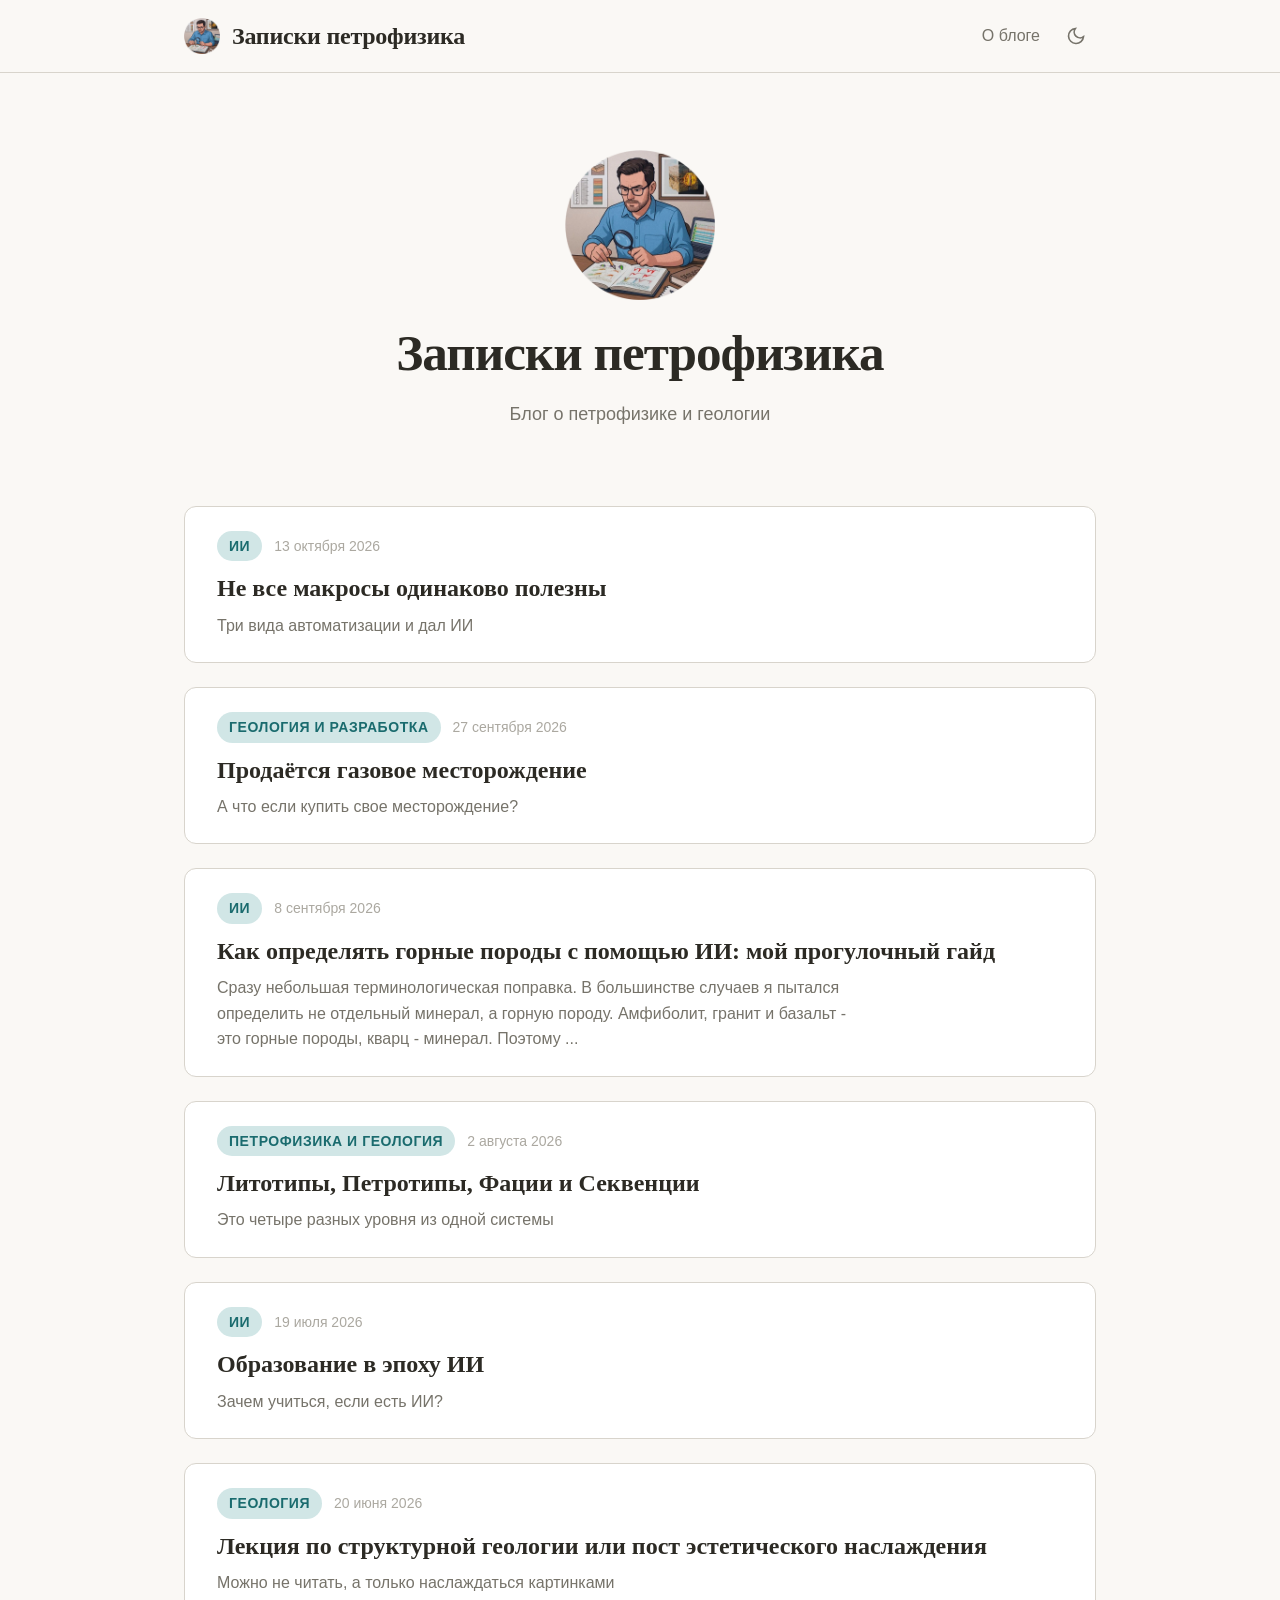
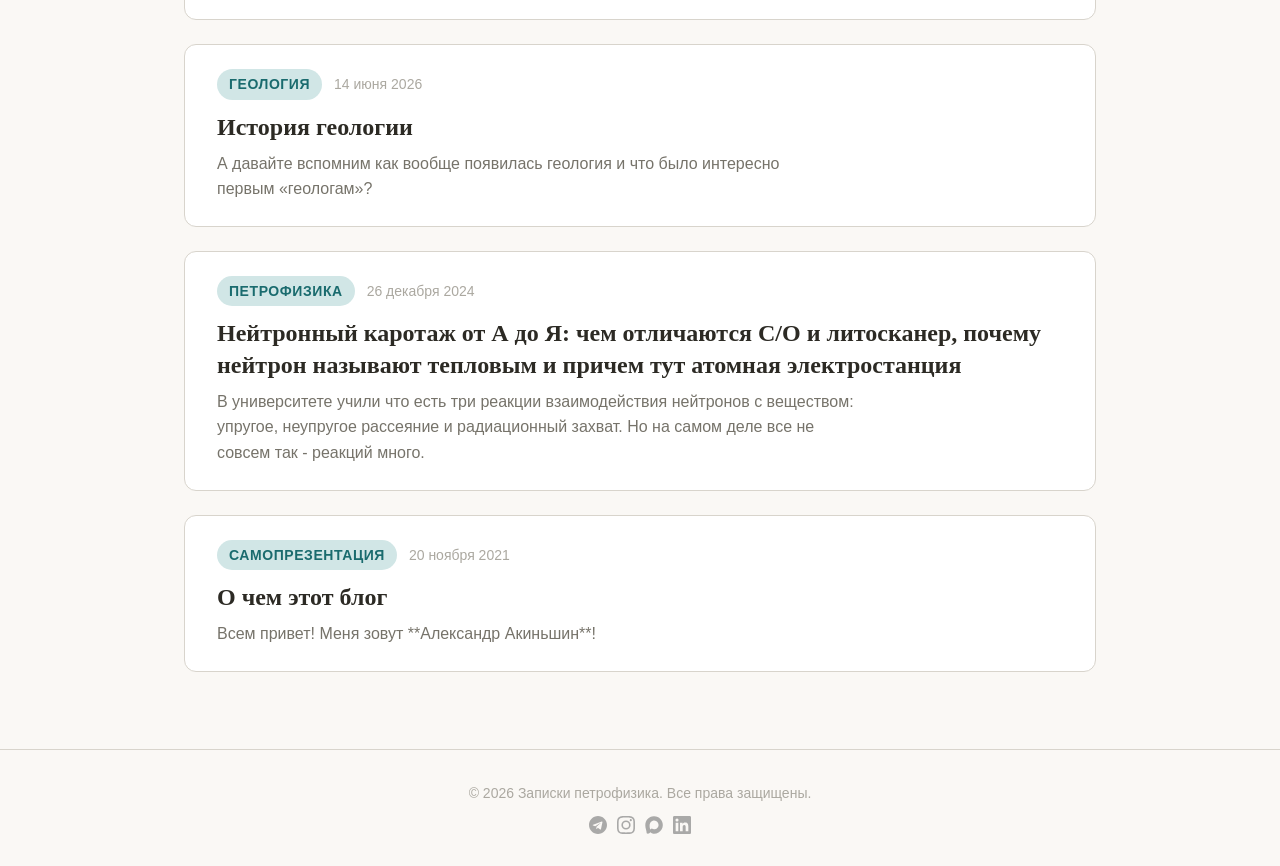
==== ai.html @ 0a1e29b9 "Create ai.html" ====
<!DOCTYPE html>
<html lang="ru">
<head>

<meta charset="UTF-8">
<meta name="viewport" content="width=device-width, initial-scale=1.0">
<title>Записки петрофизика — Блог о петрофизике и геологии</title>
<meta name="description" content="Блог о петрофизике и геологии">
<meta property="og:title" content="Записки петрофизика">
<meta property="og:description" content="Блог о петрофизике и геологии">

<!-- Fonts -->
<link href="https://api.fontshare.com/v2/css?f[]=zodiak@400,500,600,700&f[]=satoshi@300,400,500,600,700&display=swap" rel="stylesheet">
<link rel="preconnect" href="https://fonts.googleapis.com">
<link rel="preconnect" href="https://fonts.gstatic.com" crossorigin>
<link href="https://fonts.googleapis.com/css2?family=JetBrains+Mono:wght@400;500&display=swap" rel="stylesheet">

<link rel="stylesheet" href="./base.css">
<link rel="stylesheet" href="./style.css">
     
<!-- Yandex.Metrika counter -->
<script type="text/javascript">
    (function(m,e,t,r,i,k,a){
        m[i]=m[i]||function(){(m[i].a=m[i].a||[]).push(arguments)};
        m[i].l=1*new Date();
        for (var j = 0; j < document.scripts.length; j++) {if (document.scripts[j].src === r) { return; }}
        k=e.createElement(t),a=e.getElementsByTagName(t)[0],k.async=1,k.src=r,a.parentNode.insertBefore(k,a)
    })(window, document,'script','https://mc.yandex.ru/metrika/tag.js?id=108260785', 'ym');

    ym(108260785, 'init', {ssr:true, webvisor:true, clickmap:true, ecommerce:"dataLayer", referrer: document.referrer, url: location.href, accurateTrackBounce:true, trackLinks:true});
</script>
<noscript><div><img src="https://mc.yandex.ru/watch/108260785" style="position:absolute; left:-9999px;" alt="" /></div></noscript>
<!-- /Yandex.Metrika counter -->

</head>
<body>
<div class="site-wrapper">

  <!-- HEADER -->
  <header class="site-header">
    <div class="header-inner">
      <a href="./index.html" class="site-logo">
        <!-- Geological strata SVG logo -->
          <img src="./content/images/avatar-round.png"
           width="36"
           height="36"
           alt="Записки петрофизика логотип"
         />
        <span class="site-logo-text">Записки петрофизика</span>
      </a>
      <nav class="header-nav">
        <a href="./article.html?slug=about">О блоге</a>
        <button class="theme-toggle" data-theme-toggle aria-label="Переключить тему">
          <svg width="20" height="20" viewBox="0 0 24 24" fill="none" stroke="currentColor" stroke-width="2"><path d="M21 12.79A9 9 0 1 1 11.21 3 7 7 0 0 0 21 12.79z"/></svg>
        </button>
      </nav>
    </div>
  </header>

  <main>
    <!-- HERO -->
    <section class="hero">
      <div class="container">
        <div class="hero-logo">
          <img src="./content/images/avatar-round.png"
           width="150"
           height="150"
           alt="Записки петрофизика логотип"
         />
        </div>
        <h1>Записки петрофизика</h1>
        <p class="hero-description">Блог о петрофизике и геологии</p>
      </div>
    </section>

    <!-- ARTICLES — dynamically loaded from CMS -->
    <section class="articles-section">
      <div class="container container--wide">
        <div class="articles-grid" id="articlesGrid">
          <!-- Loading state -->
          <div class="loading-state" id="loadingState">
            <p style="color:var(--color-text-muted);text-align:center;padding:var(--space-8) 0;">Загрузка статей...</p>
          </div>
        </div>
      </div>
    </section>
  </main>

  <!-- FOOTER -->
  <footer class="site-footer">
    <div class="footer-inner">
      <p>&copy; 2026 Записки петрофизика. Все права защищены.</p>
          <div style="display:flex; gap:10px; align-items:center;">
            <a href="https://t.me/petro_notes/" target="_blank" rel="noopener noreferrer" title="Telegram" style="color:#888; display:flex; opacity:0.7; transition:opacity 0.2s;" onmouseover="this.style.opacity='1'" onmouseout="this.style.opacity='0.7'">
              <svg width="18" height="18" viewBox="0 0 24 24" fill="currentColor">
                <path d="M12 0C5.373 0 0 5.373 0 12s5.373 12 12 12 12-5.373 12-12S18.627 0 12 0zm5.894 8.221-1.97 9.28c-.145.658-.537.818-1.084.508l-3-2.21-1.447 1.394c-.16.16-.295.295-.605.295l.213-3.053 5.56-5.023c.242-.213-.054-.333-.373-.12L8.32 13.617l-2.96-.924c-.643-.204-.657-.643.136-.953l11.57-4.461c.537-.194 1.006.131.828.942z"/>
              </svg>
            </a>
            <a href="https://www.instagram.com/petro_notes?igsh=MWZzaDN2NDY3bWJueg==" target="_blank" rel="noopener noreferrer" title="Instagram" style="color:#888; display:flex; opacity:0.7; transition:opacity 0.2s;" onmouseover="this.style.opacity='1'" onmouseout="this.style.opacity='0.7'">
              <svg width="18" height="18" viewBox="0 0 24 24" fill="currentColor">
                <path d="M12 2.163c3.204 0 3.584.012 4.85.07 3.252.148 4.771 1.691 4.919 4.919.058 1.265.069 1.645.069 4.849 0 3.205-.012 3.584-.069 4.849-.149 3.225-1.664 4.771-4.919 4.919-1.266.058-1.644.07-4.85.07-3.204 0-3.584-.012-4.849-.07-3.26-.149-4.771-1.699-4.919-4.92-.058-1.265-.07-1.644-.07-4.849 0-3.204.013-3.583.07-4.849.149-3.227 1.664-4.771 4.919-4.919 1.266-.057 1.645-.069 4.849-.069zM12 0C8.741 0 8.333.014 7.053.072 2.695.272.273 2.69.073 7.052.014 8.333 0 8.741 0 12c0 3.259.014 3.668.072 4.948.2 4.358 2.618 6.78 6.98 6.98C8.333 23.986 8.741 24 12 24c3.259 0 3.668-.014 4.948-.072 4.354-.2 6.782-2.618 6.979-6.98.059-1.28.073-1.689.073-4.948 0-3.259-.014-3.667-.072-4.947-.196-4.354-2.617-6.78-6.979-6.98C15.668.014 15.259 0 12 0zm0 5.838a6.162 6.162 0 1 0 0 12.324 6.162 6.162 0 0 0 0-12.324zM12 16a4 4 0 1 1 0-8 4 4 0 0 1 0 8zm6.406-11.845a1.44 1.44 0 1 0 0 2.881 1.44 1.44 0 0 0 0-2.881z"/>
              </svg>
            </a>
            <a href="https://max.ru/join/KPdUy5JVFTpdkRpOAghJ0sg_9vP7pAJN-DK0LjhiB6M" target="_blank" rel="noopener noreferrer" title="Max" style="display:flex; opacity:0.7; transition:opacity 0.2s;" onmouseover="this.style.opacity='1'" onmouseout="this.style.opacity='0.7'">
              <svg width="18" height="18" viewBox="0 0 720 720" fill="#888">
                <path d="M350.4,9.6C141.8,20.5,4.1,184.1,12.8,390.4c3.8,90.3,40.1,168,48.7,253.7,2.2,22.2-4.2,49.6,21.4,59.3,31.5,11.9,79.8-8.1,106.2-26.4,9-6.1,17.6-13.2,24.2-22,27.3,18.1,53.2,35.6,85.7,43.4,143.1,34.3,299.9-44.2,369.6-170.3C799.6,291.2,622.5-4.6,350.4,9.6h0ZM269.4,504c-11.3,8.8-22.2,20.8-34.7,27.7-18.1,9.7-23.7-.4-30.5-16.4-21.4-50.9-24-137.6-11.5-190.9,16.8-72.5,72.9-136.3,150-143.1,78-6.9,150.4,32.7,183.1,104.2,72.4,159.1-112.9,316.2-256.4,218.6h0Z"/>
              </svg>
            </a>
            <a href="https://www.linkedin.com/in/avakinshin" target="_blank" rel="noopener noreferrer" title="LinkedIn" style="color:#888; display:flex; opacity:0.7; transition:opacity 0.2s;" onmouseover="this.style.opacity='1'" onmouseout="this.style.opacity='0.7'">
              <svg width="18" height="18" viewBox="0 0 24 24" fill="currentColor">
                <path d="M20.447 20.452h-3.554v-5.569c0-1.328-.027-3.037-1.852-3.037-1.853 0-2.136 1.445-2.136 2.939v5.667H9.351V9h3.414v1.561h.046c.477-.9 1.637-1.85 3.37-1.85 3.601 0 4.267 2.37 4.267 5.455v6.286zM5.337 7.433a2.062 2.062 0 0 1-2.063-2.065 2.064 2.064 0 1 1 2.063 2.065zm1.782 13.019H3.555V9h3.564v11.452zM22.225 0H1.771C.792 0 0 .774 0 1.729v20.542C0 23.227.792 24 1.771 24h20.451C23.2 24 24 23.227 24 22.271V1.729C24 .774 23.2 0 22.222 0h.003z"/>
              </svg>
            </a>
          </div>
    </div>
  </footer>

</div>

<script src="./cms.js"></script>
<script src="./app.js"></script>
<script>
  // Load articles from CMS manifest
  CMS.loadManifest(function (err, posts) {
    var grid = document.getElementById('articlesGrid');
    if (err) {
      grid.innerHTML = '<p style="color:var(--color-text-muted);text-align:center;padding:var(--space-8) 0;">Не удалось загрузить статьи.</p>';
      return;
    }
    CMS.renderArticleCards(posts, grid);
  });
</script>
<script data-pplx-inline-edit>
(function(){
  if(window===window.top)return;
  function inlineAll(orig,clone){
    if(orig.nodeType!==1)return;
    try{
      var cs=getComputedStyle(orig);
      var t='';
      for(var i=0;i<cs.length;i++){t+=cs[i]+':'+cs.getPropertyValue(cs[i])+';';}
      clone.style.cssText=t;
    }catch(e){}
    var oc=orig.children,cc=clone.children;
    for(var j=0;j<oc.length&&j<cc.length;j++){inlineAll(oc[j],cc[j]);}
  }
  function stripExternal(clone){
    var imgs=clone.querySelectorAll('img');
    for(var i=0;i<imgs.length;i++){
      var s=imgs[i].getAttribute('src');
      if(s&&!s.startsWith('data:'))imgs[i].removeAttribute('src');
    }
    var all=clone.querySelectorAll('*');
    for(var i=0;i<all.length;i++){
      var st=all[i].style.cssText;
      if(st&&st.indexOf('url(')>=0){
        all[i].style.cssText=st.replace(/url\(["']?(?!data:)[^)"']*["']?\)/gi,'none');
      }
    }
  }
  var scrollRaf=0;
  function emitScroll(){
    scrollRaf=0;
    var x=window.scrollX||window.pageXOffset||0;
    var y=window.scrollY||window.pageYOffset||0;
    window.parent.postMessage({type:'INLINE_EDIT_SCROLL',scrollX:x,scrollY:y},'*');
  }
  window.addEventListener('scroll',function(){
    if(scrollRaf)return;
    scrollRaf=requestAnimationFrame(emitScroll);
  },{passive:true,capture:true});
  emitScroll();
  window.addEventListener('message',function(e){
    if(!e.data||e.data.type!=='INLINE_EDIT_CAPTURE_REQUEST')return;
    var scrollX=window.scrollX||window.pageXOffset||0;
    var scrollY=window.scrollY||window.pageYOffset||0;
    var w=window.innerWidth,h=window.innerHeight;
    try{
      var clone=document.documentElement.cloneNode(true);
      var rm=clone.querySelectorAll('script,link[rel="stylesheet"],style');
      for(var i=0;i<rm.length;i++){rm[i].remove();}
      inlineAll(document.documentElement,clone);
      stripExternal(clone);
      var html=new XMLSerializer().serializeToString(clone);
      var svg='<svg xmlns="http://www.w3.org/2000/svg" width="'+w+'" height="'+h+'">'
        +'<foreignObject width="100%" height="100%">'
        +'<div xmlns="http://www.w3.org/1999/xhtml" style="width:'+w+'px;height:'+h+'px;overflow:hidden">'
        +'<div style="transform:translate(-'+scrollX+'px,-'+scrollY+'px);transform-origin:top left">'
        +html+'</div></div></foreignObject></svg>';
      var svgUrl='data:image/svg+xml;charset=utf-8,'+encodeURIComponent(svg);
      var img=new Image();
      img.onload=function(){
        var c=document.createElement('canvas');c.width=w;c.height=h;
        c.getContext('2d').drawImage(img,0,0);
        window.parent.postMessage({type:'INLINE_EDIT_SCREENSHOT_RESULT',dataUrl:c.toDataURL('image/png'),scrollX:scrollX,scrollY:scrollY},'*');
      };
      img.onerror=function(){
        window.parent.postMessage({type:'INLINE_EDIT_SCREENSHOT_RESULT',dataUrl:null,scrollX:scrollX,scrollY:scrollY},'*');
      };
      img.src=svgUrl;
    }catch(err){
      window.parent.postMessage({type:'INLINE_EDIT_SCREENSHOT_RESULT',dataUrl:null,scrollX:scrollX,scrollY:scrollY},'*');
    }
  });
})();
</script></body>
</html>
---- base.css ----
/* base.css — Reset + Design Tokens for Записки петрофизика */

*, *::before, *::after { box-sizing: border-box; margin: 0; padding: 0; }

html {
  -moz-text-size-adjust: none;
  -webkit-text-size-adjust: none;
  text-size-adjust: none;
  -webkit-font-smoothing: antialiased;
  -moz-osx-font-smoothing: grayscale;
  text-rendering: optimizeLegibility;
  scroll-behavior: smooth;
  hanging-punctuation: first last;
  scroll-padding-top: var(--space-16);
}

body {
  min-height: 100dvh;
  line-height: 1.6;
  font-family: var(--font-body, sans-serif);
  font-size: var(--text-base);
  color: var(--color-text);
  background-color: var(--color-bg);
}

img, picture, video, canvas, svg { display: block; max-width: 100%; height: auto; }
ul[role="list"], ol[role="list"] { list-style: none; }
input, button, textarea, select { font: inherit; color: inherit; }

h1, h2, h3, h4, h5, h6 { text-wrap: balance; line-height: 1.15; }
p, li, figcaption { text-wrap: pretty; max-width: 72ch; }

::selection {
  background: oklch(from var(--color-primary) l c h / 0.25);
  color: var(--color-text);
}

:focus-visible {
  outline: 2px solid var(--color-primary);
  outline-offset: 3px;
  border-radius: var(--radius-sm);
}

@media (prefers-reduced-motion: reduce) {
  *, *::before, *::after {
    animation-duration: 0.01ms !important;
    animation-iteration-count: 1 !important;
    transition-duration: 0.01ms !important;
    scroll-behavior: auto !important;
  }
}

button { cursor: pointer; background: none; border: none; }
table { border-collapse: collapse; width: 100%; }

a, button, [role="button"], [role="link"], input, textarea, select {
  transition: color var(--transition-interactive),
              background var(--transition-interactive),
              border-color var(--transition-interactive),
              box-shadow var(--transition-interactive);
}

.sr-only {
  position: absolute; width: 1px; height: 1px; padding: 0; margin: -1px;
  overflow: hidden; clip: rect(0, 0, 0, 0); white-space: nowrap; border-width: 0;
}

/* ========== TYPE SCALE ========== */
:root {
  --text-xs:   clamp(0.75rem,  0.7rem  + 0.25vw, 0.875rem);
  --text-sm:   clamp(0.875rem, 0.8rem  + 0.35vw, 1rem);
  --text-base: clamp(1rem,     0.95rem + 0.25vw, 1.125rem);
  --text-lg:   clamp(1.125rem, 1rem    + 0.75vw, 1.5rem);
  --text-xl:   clamp(1.5rem,   1.2rem  + 1.25vw, 2.25rem);
  --text-2xl:  clamp(2rem,     1.2rem  + 2.5vw,  3.5rem);
  --text-3xl:  clamp(2.5rem,   1rem    + 4vw,    5rem);
}

/* ========== SPACING ========== */
:root {
  --space-1:  0.25rem;
  --space-2:  0.5rem;
  --space-3:  0.75rem;
  --space-4:  1rem;
  --space-5:  1.25rem;
  --space-6:  1.5rem;
  --space-8:  2rem;
  --space-10: 2.5rem;
  --space-12: 3rem;
  --space-16: 4rem;
  --space-20: 5rem;
  --space-24: 6rem;
  --space-32: 8rem;
}

/* ========== RADIUS / TRANSITIONS / SHADOWS ========== */
:root {
  --radius-sm: 0.375rem;
  --radius-md: 0.5rem;
  --radius-lg: 0.75rem;
  --radius-xl: 1rem;
  --radius-full: 9999px;
  --transition-interactive: 180ms cubic-bezier(0.16, 1, 0.3, 1);
  --content-narrow: 720px;
  --content-default: 960px;
  --content-wide: 1200px;
}

/* ========== GEOLOGICAL PALETTE — LIGHT MODE ========== */
:root, [data-theme="light"] {
  --color-bg:             #faf8f5;
  --color-surface:        #ffffff;
  --color-surface-2:      #f5f2ed;
  --color-surface-offset: #eeebe5;
  --color-surface-dynamic: #e3dfd8;
  --color-divider:        #d8d4cc;
  --color-border:         #ccc8bf;

  --color-text:           #2c2a24;
  --color-text-muted:     #76736a;
  --color-text-faint:     #aba8a0;
  --color-text-inverse:   #faf8f5;

  /* Deep teal — geological water/depth */
  --color-primary:        #1a6b6e;
  --color-primary-hover:  #0e5255;
  --color-primary-active: #0a3c3e;
  --color-primary-highlight: #d1e6e6;

  /* Warm earth accent */
  --color-accent:         #9b6b3d;
  --color-accent-hover:   #7d5530;
  --color-accent-highlight: #ece0d3;

  /* Tags */
  --color-tag-bg:         #e8e4dc;
  --color-tag-text:       #5a574f;

  --shadow-sm: 0 1px 2px rgba(44, 42, 36, 0.06);
  --shadow-md: 0 4px 12px rgba(44, 42, 36, 0.08);
  --shadow-lg: 0 12px 32px rgba(44, 42, 36, 0.12);
}

/* ========== GEOLOGICAL PALETTE — DARK MODE ========== */
[data-theme="dark"] {
  --color-bg:             #1a1917;
  --color-surface:        #222120;
  --color-surface-2:      #2a2928;
  --color-surface-offset: #1e1d1c;
  --color-surface-dynamic: #333230;
  --color-divider:        #3a3937;
  --color-border:         #454442;

  --color-text:           #d8d5cf;
  --color-text-muted:     #8a877f;
  --color-text-faint:     #5e5c56;
  --color-text-inverse:   #1a1917;

  --color-primary:        #5aafb2;
  --color-primary-hover:  #3b9497;
  --color-primary-active: #2b7a7d;
  --color-primary-highlight: #2a3c3c;

  --color-accent:         #c49460;
  --color-accent-hover:   #d4a874;
  --color-accent-highlight: #3a3128;

  --color-tag-bg:         #333230;
  --color-tag-text:       #aba8a0;

  --shadow-sm: 0 1px 2px rgba(0, 0, 0, 0.2);
  --shadow-md: 0 4px 12px rgba(0, 0, 0, 0.3);
  --shadow-lg: 0 12px 32px rgba(0, 0, 0, 0.4);
}

/* System preference fallback */
@media (prefers-color-scheme: dark) {
  :root:not([data-theme]) {
    --color-bg:             #1a1917;
    --color-surface:        #222120;
    --color-surface-2:      #2a2928;
    --color-surface-offset: #1e1d1c;
    --color-surface-dynamic: #333230;
    --color-divider:        #3a3937;
    --color-border:         #454442;
    --color-text:           #d8d5cf;
    --color-text-muted:     #8a877f;
    --color-text-faint:     #5e5c56;
    --color-text-inverse:   #1a1917;
    --color-primary:        #5aafb2;
    --color-primary-hover:  #3b9497;
    --color-primary-active: #2b7a7d;
    --color-primary-highlight: #2a3c3c;
    --color-accent:         #c49460;
    --color-accent-hover:   #d4a874;
    --color-accent-highlight: #3a3128;
    --color-tag-bg:         #333230;
    --color-tag-text:       #aba8a0;
    --shadow-sm: 0 1px 2px rgba(0, 0, 0, 0.2);
    --shadow-md: 0 4px 12px rgba(0, 0, 0, 0.3);
    --shadow-lg: 0 12px 32px rgba(0, 0, 0, 0.4);
  }
}
---- style.css ----
/* style.css — Component styles for Записки петрофизика */

/* ========== FONTS ========== */
:root {
  --font-display: 'Zodiak', 'Georgia', serif;
  --font-body: 'Satoshi', 'Inter', sans-serif;
  --font-mono: 'JetBrains Mono', 'Consolas', monospace;
}

/* ========== GLOBAL LAYOUT ========== */
.site-wrapper {
  display: flex;
  flex-direction: column;
  min-height: 100dvh;
}

.container {
  width: 100%;
  max-width: var(--content-narrow);
  margin-inline: auto;
  padding-inline: var(--space-6);
}

.container--wide {
  max-width: var(--content-default);
}

/* ========== HEADER ========== */
.site-header {
  position: sticky;
  top: 0;
  z-index: 50;
  background: oklch(from var(--color-bg) l c h / 0.92);
  backdrop-filter: blur(12px);
  -webkit-backdrop-filter: blur(12px);
  border-bottom: 1px solid var(--color-divider);
  padding: var(--space-4) 0;
}

.header-inner {
  display: flex;
  align-items: center;
  justify-content: space-between;
  max-width: var(--content-default);
  margin-inline: auto;
  padding-inline: var(--space-6);
}

.site-logo {
  display: flex;
  align-items: center;
  gap: var(--space-3);
  text-decoration: none;
  color: var(--color-text);
}

.site-logo svg {
  flex-shrink: 0;
}

.site-logo-text {
  font-family: var(--font-display);
  font-size: var(--text-lg);
  font-weight: 600;
  letter-spacing: -0.01em;
  line-height: 1.2;
}

.header-nav {
  display: flex;
  align-items: center;
  gap: var(--space-4);
}

.header-nav a {
  font-size: var(--text-sm);
  color: var(--color-text-muted);
  text-decoration: none;
  font-weight: 500;
}

.header-nav a:hover {
  color: var(--color-primary);
}

.theme-toggle {
  display: flex;
  align-items: center;
  justify-content: center;
  width: 40px;
  height: 40px;
  border-radius: var(--radius-full);
  color: var(--color-text-muted);
  background: transparent;
}

.theme-toggle:hover {
  background: var(--color-surface-2);
  color: var(--color-text);
}

/* ========== HERO / INDEX ========== */
.hero {
  padding: clamp(var(--space-12), 6vw, var(--space-20)) 0;
  text-align: center;
}

.hero-logo {
  display: flex;
  justify-content: center;
  margin-bottom: var(--space-6);
}

.hero h1 {
  font-family: var(--font-display);
  font-size: var(--text-2xl);
  font-weight: 700;
  color: var(--color-text);
  margin-bottom: var(--space-4);
  letter-spacing: -0.02em;
}

.hero-description {
  font-size: var(--text-base);
  color: var(--color-text-muted);
  max-width: 540px;
  margin-inline: auto;
  line-height: 1.7;
}

/* ========== ARTICLE CARDS ========== */
.articles-section {
  padding-bottom: clamp(var(--space-12), 6vw, var(--space-24));
}

.articles-section h2 {
  font-family: var(--font-display);
  font-size: var(--text-xl);
  font-weight: 600;
  margin-bottom: var(--space-8);
  color: var(--color-text);
}

.articles-grid {
  display: flex;
  flex-direction: column;
  gap: var(--space-6);
}

.article-card {
  display: block;
  background: var(--color-surface);
  border: 1px solid var(--color-divider);
  border-radius: var(--radius-lg);
  padding: var(--space-6) var(--space-8);
  text-decoration: none;
  color: var(--color-text);
  transition: box-shadow var(--transition-interactive),
              border-color var(--transition-interactive),
              transform var(--transition-interactive);
}

.article-card:hover {
  box-shadow: var(--shadow-md);
  border-color: var(--color-border);
  transform: translateY(-2px);
}

.article-card-meta {
  display: flex;
  align-items: center;
  gap: var(--space-3);
  margin-bottom: var(--space-3);
}

.article-card-tag {
  display: inline-block;
  font-size: var(--text-xs);
  font-weight: 600;
  color: var(--color-primary);
  background: var(--color-primary-highlight);
  padding: var(--space-1) var(--space-3);
  border-radius: var(--radius-full);
  text-transform: uppercase;
  letter-spacing: 0.04em;
}

.article-card-date {
  font-size: var(--text-xs);
  color: var(--color-text-faint);
}

.article-card h3 {
  font-family: var(--font-display);
  font-size: var(--text-lg);
  font-weight: 600;
  margin-bottom: var(--space-2);
  line-height: 1.3;
  color: var(--color-text);
}

.article-card p {
  font-size: var(--text-sm);
  color: var(--color-text-muted);
  line-height: 1.6;
}

/* ========== ARTICLE PAGE ========== */
.article-header {
  padding: clamp(var(--space-8), 5vw, var(--space-16)) 0 var(--space-8);
}

.article-author {
  display: flex;
  align-items: center;
  gap: var(--space-3);
  margin-bottom: var(--space-6);
}

.article-avatar {
  width: 44px;
  height: 44px;
  border-radius: var(--radius-full);
  background: linear-gradient(135deg, var(--color-primary), var(--color-accent));
  display: flex;
  align-items: center;
  justify-content: center;
  flex-shrink: 0;
  overflow: hidden;
}

.article-avatar svg {
  width: 24px;
  height: 24px;
  color: white;
}

.article-author-info {
  display: flex;
  flex-direction: column;
}

.article-author-name {
  font-weight: 600;
  font-size: var(--text-sm);
  color: var(--color-text);
}

.article-author-detail {
  font-size: var(--text-xs);
  color: var(--color-text-muted);
}

.article-category {
  display: inline-block;
  font-size: var(--text-xs);
  font-weight: 600;
  color: var(--color-primary);
  background: var(--color-primary-highlight);
  padding: var(--space-1) var(--space-3);
  border-radius: var(--radius-full);
  text-transform: uppercase;
  letter-spacing: 0.04em;
  margin-bottom: var(--space-4);
}

.article-title {
  font-family: var(--font-display);
  font-size: var(--text-2xl);
  font-weight: 700;
  color: var(--color-text);
  letter-spacing: -0.02em;
  line-height: 1.12;
  margin-bottom: var(--space-4);
}

.article-date {
  font-size: var(--text-xs);
  color: var(--color-text-faint);
}

/* ========== ARTICLE BODY ========== */
.article-body {
  padding-bottom: var(--space-12);
}

.article-body p {
  font-size: var(--text-base);
  line-height: 1.75;
  color: var(--color-text);
  margin-bottom: var(--space-5);
}

.article-body h2 {
  font-family: var(--font-display);
  font-size: var(--text-xl);
  font-weight: 600;
  color: var(--color-text);
  margin-top: var(--space-10);
  margin-bottom: var(--space-5);
  letter-spacing: -0.01em;
}

.article-body h3 {
  font-family: var(--font-display);
  font-size: var(--text-lg);
  font-weight: 600;
  color: var(--color-text);
  margin-top: var(--space-8);
  margin-bottom: var(--space-4);
}

.article-body strong {
  font-weight: 700;
  color: var(--color-text);
}

.article-body em {
  font-style: italic;
}

.article-body a {
  color: var(--color-primary);
  text-decoration: underline;
  text-underline-offset: 3px;
  text-decoration-thickness: 1px;
}

.article-body a:hover {
  color: var(--color-primary-hover);
}

.article-body ul,
.article-body ol {
  margin-bottom: var(--space-5);
  padding-left: var(--space-6);
}

.article-body ul {
  list-style: disc;
}

.article-body ol {
  list-style: decimal;
}

.article-body li {
  font-size: var(--text-base);
  line-height: 1.75;
  margin-bottom: var(--space-2);
  color: var(--color-text);
}

.article-body li::marker {
  color: var(--color-primary);
}

.article-body blockquote {
  border-left: 3px solid var(--color-primary);
  padding: var(--space-4) var(--space-6);
  margin: var(--space-6) 0;
  background: var(--color-surface-2);
  border-radius: 0 var(--radius-md) var(--radius-md) 0;
}

.article-body blockquote p {
  color: var(--color-text-muted);
  font-size: var(--text-sm);
  margin-bottom: var(--space-2);
}

.article-body blockquote p:last-child {
  margin-bottom: 0;
}

.article-body code {
  font-family: var(--font-mono);
  font-size: 0.88em;
  background: var(--color-surface-2);
  border: 1px solid var(--color-divider);
  padding: 0.15em 0.4em;
  border-radius: var(--radius-sm);
  color: var(--color-accent);
  word-break: break-word;
}

.article-body pre {
  background: var(--color-surface-2);
  border: 1px solid var(--color-divider);
  border-radius: var(--radius-md);
  padding: var(--space-4) var(--space-5);
  margin: var(--space-5) 0;
  overflow-x: auto;
}

.article-body pre code {
  background: none;
  border: none;
  padding: 0;
  color: var(--color-text);
  font-size: var(--text-sm);
  line-height: 1.6;
}

.article-body img {
  display: block;
  max-width: 100%;
  height: auto;
  border-radius: var(--radius-md);
  border: 1px solid var(--color-divider);
}

.article-body table {
  margin: var(--space-6) 0;
  border: 1px solid var(--color-divider);
  border-radius: var(--radius-md);
  overflow: hidden;
  font-size: var(--text-sm);
}

.article-body th,
.article-body td {
  padding: var(--space-3) var(--space-4);
  text-align: left;
  border-bottom: 1px solid var(--color-divider);
}

.article-body th {
  background: var(--color-surface-2);
  font-weight: 600;
  color: var(--color-text);
}

.article-body td {
  color: var(--color-text-muted);
}

.article-body figure,
.article-body .article-figure {
  margin: var(--space-8) 0;
  padding: 0;
}

.article-body .article-figure img {
  margin: 0;
}

.article-body figcaption {
  font-family: var(--font-body);
  font-size: var(--text-xs);
  color: var(--color-text-faint);
  text-align: center;
  margin-top: var(--space-3);
  line-height: 1.5;
  font-style: italic;
}

/* Dark mode: soften bright images */
[data-theme="dark"] .article-body img {
  border-color: var(--color-border);
  box-shadow: 0 2px 16px rgba(0, 0, 0, 0.3);
}

/* Wide image: breaks out of content column */
.article-body .article-figure--wide {
  margin-left: calc(-1 * var(--space-8));
  margin-right: calc(-1 * var(--space-8));
}

.article-body .article-figure--wide img {
  width: 100%;
  border-radius: var(--radius-lg);
}

/* Numbered steps */
.article-body .steps {
  counter-reset: step;
  list-style: none;
  padding-left: 0;
}

.article-body .steps li {
  counter-increment: step;
  padding-left: var(--space-8);
  position: relative;
  margin-bottom: var(--space-3);
}

.article-body .steps li::before {
  content: counter(step) ".";
  position: absolute;
  left: 0;
  font-weight: 700;
  color: var(--color-primary);
  font-family: var(--font-display);
}

/* ========== REFERENCES ========== */
.references {
  border-top: 1px solid var(--color-divider);
  padding-top: var(--space-8);
  margin-top: var(--space-8);
}

.references h2 {
  font-family: var(--font-display);
  font-size: var(--text-lg);
  font-weight: 600;
  margin-bottom: var(--space-5);
  color: var(--color-text);
}

.references ol {
  padding-left: var(--space-5);
  list-style: decimal;
}

.references li {
  font-size: var(--text-sm);
  color: var(--color-text-muted);
  line-height: 1.6;
  margin-bottom: var(--space-3);
}

.references a {
  color: var(--color-primary);
  word-break: break-all;
}

/* ========== BACK LINK ========== */
.back-link {
  display: inline-flex;
  align-items: center;
  gap: var(--space-2);
  font-size: var(--text-sm);
  color: var(--color-text-muted);
  text-decoration: none;
  font-weight: 500;
  margin-bottom: var(--space-6);
}

.back-link:hover {
  color: var(--color-primary);
}

.back-link svg {
  width: 16px;
  height: 16px;
}

/* ========== RELATED ARTICLES ========== */
.related-articles {
  border-top: 1px solid var(--color-divider);
  padding-top: var(--space-8);
  margin-top: var(--space-12);
  padding-bottom: var(--space-12);
}

.related-articles h2 {
  font-family: var(--font-display);
  font-size: var(--text-lg);
  font-weight: 600;
  margin-bottom: var(--space-6);
  color: var(--color-text);
}

.related-grid {
  display: grid;
  grid-template-columns: repeat(auto-fit, minmax(260px, 1fr));
  gap: var(--space-4);
}

.related-card {
  display: block;
  padding: var(--space-5);
  background: var(--color-surface);
  border: 1px solid var(--color-divider);
  border-radius: var(--radius-md);
  text-decoration: none;
  color: var(--color-text);
  transition: box-shadow var(--transition-interactive),
              border-color var(--transition-interactive);
}

.related-card:hover {
  box-shadow: var(--shadow-sm);
  border-color: var(--color-border);
}

.related-card-tag {
  font-size: var(--text-xs);
  color: var(--color-primary);
  font-weight: 600;
  text-transform: uppercase;
  letter-spacing: 0.04em;
  margin-bottom: var(--space-2);
}

.related-card h3 {
  font-family: var(--font-display);
  font-size: var(--text-base);
  font-weight: 600;
  line-height: 1.3;
}

/* ========== FOOTER ========== */
.site-footer {
  border-top: 1px solid var(--color-divider);
  padding: var(--space-8) 0;
  margin-top: auto;
}

.footer-inner {
  max-width: var(--content-default);
  margin-inline: auto;
  padding-inline: var(--space-6);
  display: flex;
  flex-direction: column;
  align-items: center;
  gap: var(--space-3);
  text-align: center;
}

.footer-inner p {
  font-size: var(--text-xs);
  color: var(--color-text-faint);
}

.footer-inner a {
  color: var(--color-text-muted);
  text-decoration: none;
  font-size: var(--text-xs);
}

.footer-inner a:hover {
  color: var(--color-primary);
}

/* ========== EDITOR PAGE ========== */
.editor-layout {
  display: grid;
  grid-template-columns: 1fr 1fr;
  gap: 0;
  height: calc(100dvh - 65px);
  overflow: hidden;
}

.editor-pane {
  display: flex;
  flex-direction: column;
  overflow: hidden;
  border-right: 1px solid var(--color-divider);
}

.preview-pane {
  display: flex;
  flex-direction: column;
  overflow: hidden;
}

.pane-header {
  padding: var(--space-3) var(--space-5);
  border-bottom: 1px solid var(--color-divider);
  background: var(--color-surface-2);
  font-size: var(--text-sm);
  font-weight: 600;
  color: var(--color-text-muted);
  flex-shrink: 0;
  display: flex;
  align-items: center;
  justify-content: space-between;
}

.editor-fields {
  padding: var(--space-4) var(--space-5);
  border-bottom: 1px solid var(--color-divider);
  display: flex;
  flex-direction: column;
  gap: var(--space-3);
  flex-shrink: 0;
}

.editor-field {
  display: flex;
  flex-direction: column;
  gap: var(--space-1);
}

.editor-field label {
  font-size: var(--text-xs);
  font-weight: 600;
  color: var(--color-text-muted);
  text-transform: uppercase;
  letter-spacing: 0.04em;
}

.editor-field input {
  font-size: var(--text-base);
  padding: var(--space-2) var(--space-3);
  background: var(--color-surface);
  border: 1px solid var(--color-divider);
  border-radius: var(--radius-sm);
  color: var(--color-text);
}

.editor-field input:focus {
  outline: none;
  border-color: var(--color-primary);
}

.editor-field input.title-input {
  font-family: var(--font-display);
  font-size: var(--text-lg);
  font-weight: 600;
}

/* Toolbar */
.editor-toolbar {
  display: flex;
  flex-wrap: wrap;
  gap: var(--space-1);
  padding: var(--space-2) var(--space-5);
  border-bottom: 1px solid var(--color-divider);
  background: var(--color-surface);
  flex-shrink: 0;
}

.toolbar-btn {
  display: flex;
  align-items: center;
  justify-content: center;
  width: 36px;
  height: 36px;
  border-radius: var(--radius-sm);
  color: var(--color-text-muted);
  font-size: var(--text-sm);
  font-weight: 700;
  font-family: var(--font-body);
}

.toolbar-btn:hover {
  background: var(--color-surface-2);
  color: var(--color-text);
}

.toolbar-btn.active {
  background: var(--color-primary-highlight);
  color: var(--color-primary);
}

#btnToggleSync[data-active="false"] {
    color: var(--color-text-faint);
    opacity: 0.5;
}

.toolbar-separator {
  width: 1px;
  height: 24px;
  background: var(--color-divider);
  align-self: center;
  margin: 0 var(--space-1);
}

/* Textarea */
.editor-textarea-wrap {
    flex: 1;
    overflow: hidden;
    padding: 0;
}

.editor-textarea {
    width: 100%;
    height: 100%;
    padding: var(--space-4) var(--space-5);
    border: none;
    background: transparent;
    resize: none;
    overflow-y: auto;
}

.editor-textarea:focus {
  outline: none;
}

.editor-textarea::placeholder {
  color: var(--color-text-faint);
}

/* Preview area */
.preview-scroll {
  flex: 1;
  overflow-y: auto;
  padding: var(--space-6) var(--space-8);
}

.preview-content {
  max-width: var(--content-narrow);
  margin-inline: auto;
}

.preview-content img {
  display: block;
  max-width: 100%;
  height: auto;
  border-radius: var(--radius-md);
  border: 1px solid var(--color-divider);
}

.preview-content figure,
.preview-content .article-figure {
  margin: var(--space-6) 0;
  padding: 0;
}

.preview-content figcaption {
  font-size: var(--text-xs);
  color: var(--color-text-faint);
  text-align: center;
  margin-top: var(--space-2);
  font-style: italic;
}

/* Action buttons */
.editor-actions {
  display: flex;
  gap: var(--space-2);
}

.btn-primary {
  display: inline-flex;
  align-items: center;
  gap: var(--space-2);
  padding: var(--space-2) var(--space-4);
  background: var(--color-primary);
  color: var(--color-text-inverse);
  border-radius: var(--radius-sm);
  font-size: var(--text-xs);
  font-weight: 600;
  text-decoration: none;
}

.btn-primary:hover {
  background: var(--color-primary-hover);
}

.btn-secondary {
  display: inline-flex;
  align-items: center;
  gap: var(--space-2);
  padding: var(--space-2) var(--space-4);
  background: var(--color-surface-2);
  color: var(--color-text);
  border: 1px solid var(--color-divider);
  border-radius: var(--radius-sm);
  font-size: var(--text-xs);
  font-weight: 600;
  text-decoration: none;
}

.btn-secondary:hover {
  background: var(--color-surface-dynamic);
}

/* HTML Output Modal */
.html-output-overlay {
  display: none;
  position: fixed;
  inset: 0;
  background: rgba(0,0,0,0.5);
  z-index: 100;
  align-items: center;
  justify-content: center;
  padding: var(--space-6);
}

.html-output-overlay.active {
  display: flex;
}

.html-output-modal {
  background: var(--color-surface);
  border-radius: var(--radius-lg);
  border: 1px solid var(--color-divider);
  width: 100%;
  max-width: 720px;
  max-height: 80vh;
  display: flex;
  flex-direction: column;
  box-shadow: var(--shadow-lg);
}

.modal-header {
  display: flex;
  align-items: center;
  justify-content: space-between;
  padding: var(--space-4) var(--space-5);
  border-bottom: 1px solid var(--color-divider);
}

.modal-header h3 {
  font-family: var(--font-display);
  font-size: var(--text-lg);
  font-weight: 600;
}

.modal-close {
  width: 36px;
  height: 36px;
  display: flex;
  align-items: center;
  justify-content: center;
  border-radius: var(--radius-sm);
  color: var(--color-text-muted);
  font-size: 20px;
}

.modal-close:hover {
  background: var(--color-surface-2);
  color: var(--color-text);
}

.modal-body {
  flex: 1;
  overflow-y: auto;
  padding: var(--space-4) var(--space-5);
}

.modal-body textarea {
  width: 100%;
  min-height: 300px;
  border: 1px solid var(--color-divider);
  border-radius: var(--radius-sm);
  background: var(--color-surface-2);
  padding: var(--space-3);
  font-family: var(--font-mono);
  font-size: var(--text-xs);
  line-height: 1.5;
  color: var(--color-text);
  resize: vertical;
}

.modal-footer {
  display: flex;
  gap: var(--space-3);
  padding: var(--space-4) var(--space-5);
  border-top: 1px solid var(--color-divider);
}

/* ========== MOBILE EDITOR ========== */
.mobile-tab-bar {
  display: none;
}

@media (max-width: 768px) {
  .editor-layout {
    grid-template-columns: 1fr;
  }

  .mobile-tab-bar {
    display: flex;
    border-bottom: 1px solid var(--color-divider);
    background: var(--color-surface);
    flex-shrink: 0;
  }

  .mobile-tab {
    flex: 1;
    padding: var(--space-3);
    text-align: center;
    font-size: var(--text-sm);
    font-weight: 600;
    color: var(--color-text-muted);
    border-bottom: 2px solid transparent;
  }

  .mobile-tab.active {
    color: var(--color-primary);
    border-bottom-color: var(--color-primary);
  }

  .editor-pane.hidden,
  .preview-pane.hidden {
    display: none;
  }

  .editor-pane {
    border-right: none;
  }

  .preview-scroll {
    padding: var(--space-4);
  }

  .pane-header {
    display: none;
  }
}

/* ========== RESPONSIVE ========== */
@media (max-width: 768px) {
  .container {
    padding-inline: var(--space-4);
  }

  .header-inner {
    padding-inline: var(--space-4);
  }

  .article-card {
    padding: var(--space-5) var(--space-5);
  }

  .site-logo-text {
    font-size: var(--text-base);
  }

  .hero h1 {
    font-size: var(--text-xl);
  }

  .article-title {
    font-size: var(--text-xl);
  }

  .related-grid {
    grid-template-columns: 1fr;
  }

  .footer-inner {
    padding-inline: var(--space-4);
  }
}

@media (max-width: 480px) {
  .header-nav a:not(.theme-toggle) {
    font-size: var(--text-xs);
  }
}

/* ========== GITHUB INTEGRATION MODALS ========== */
.gh-modal-overlay {
  position: fixed;
  inset: 0;
  background: rgba(0, 0, 0, 0.5);
  display: none;
  align-items: center;
  justify-content: center;
  z-index: 1000;
  padding: var(--space-4);
  animation: fadeIn 0.15s ease-out;
}

.gh-modal-overlay.active {
  display: flex;
}

@keyframes fadeIn {
  from { opacity: 0; }
  to { opacity: 1; }
}

.gh-modal {
  background: var(--color-surface);
  border-radius: var(--radius-lg);
  border: 1px solid var(--color-border);
  max-width: 520px;
  width: 100%;
  max-height: 88vh;
  display: flex;
  flex-direction: column;
  box-shadow: var(--shadow-lg);
  animation: slideUp 0.2s ease-out;
}

@keyframes slideUp {
  from { transform: translateY(12px); opacity: 0; }
  to { transform: translateY(0); opacity: 1; }
}

.gh-settings-body {
  display: flex;
  flex-direction: column;
  gap: var(--space-4);
  overflow-y: auto;
}

.gh-help {
  font-size: var(--text-sm);
  color: var(--color-text-muted);
  line-height: 1.55;
  margin: 0;
}

.gh-help a {
  color: var(--color-primary);
  text-decoration: underline;
  text-decoration-thickness: 1px;
  text-underline-offset: 2px;
}

.gh-status {
  min-height: 1.5em;
  font-size: var(--text-sm);
  padding: var(--space-2) 0;
}

.gh-status.success {
  color: var(--color-primary);
}

.gh-status.error {
  color: #b54a3a;
}

/* ========== ARTICLES LIST ========== */
.articles-list {
  display: flex;
  flex-direction: column;
  gap: var(--space-2);
  max-height: 60vh;
  overflow-y: auto;
}

.articles-list-item {
  display: flex;
  justify-content: space-between;
  align-items: center;
  gap: var(--space-3);
  padding: var(--space-3);
  border: 1px solid var(--color-divider);
  border-radius: var(--radius-md);
  background: var(--color-surface);
  transition: border-color 0.12s, background 0.12s;
}

.articles-list-item:hover {
  border-color: var(--color-primary);
  background: var(--color-surface-2);
}

.articles-list-info {
  flex: 1;
  min-width: 0;
}

.articles-list-title {
  font-weight: 600;
  font-size: var(--text-sm);
  color: var(--color-text);
  margin: 0;
  overflow: hidden;
  text-overflow: ellipsis;
  white-space: nowrap;
}

.articles-list-meta {
  font-size: var(--text-xs);
  color: var(--color-text-faint);
  margin-top: 2px;
}

.articles-list-meta.future-badge {
  color: var(--color-accent);
  font-weight: 600;
}

.articles-list-actions {
  display: flex;
  gap: var(--space-2);
  flex-shrink: 0;
}

.articles-list-actions button {
  padding: var(--space-1) var(--space-3);
  font-size: var(--text-xs);
  border-radius: var(--radius-sm);
  border: 1px solid var(--color-divider);
  background: var(--color-surface);
  color: var(--color-text-muted);
  cursor: pointer;
  transition: color 0.12s, border-color 0.12s;
}

.articles-list-actions button:hover {
  color: var(--color-text);
  border-color: var(--color-border);
}

.articles-list-actions button.danger:hover {
  color: #b54a3a;
  border-color: #b54a3a;
}

/* ========== TOAST ========== */
.toast {
  position: fixed;
  bottom: var(--space-6);
  left: 50%;
  transform: translateX(-50%) translateY(calc(100% + var(--space-6)));
  background: var(--color-text);
  color: var(--color-bg);
  padding: var(--space-3) var(--space-5);
  border-radius: var(--radius-md);
  font-size: var(--text-sm);
  font-weight: 500;
  box-shadow: var(--shadow-md);
  z-index: 2000;
  transition: transform 0.25s ease-out;
  max-width: 420px;
  text-align: center;
}

.toast.visible {
  transform: translateX(-50%) translateY(0);
}

.toast.error {
  background: #b54a3a;
  color: #fff;
}

.toast.success {
  background: var(--color-primary);
  color: #fff;
}

/* Make publish button primary variant more prominent */
.btn-primary {
  background: var(--color-primary);
  color: #fff;
  border-color: var(--color-primary);
}

.btn-primary:hover:not(:disabled) {
  background: var(--color-primary-hover);
}

.btn-primary:disabled,
.btn-secondary:disabled {
  opacity: 0.5;
  cursor: not-allowed;
}
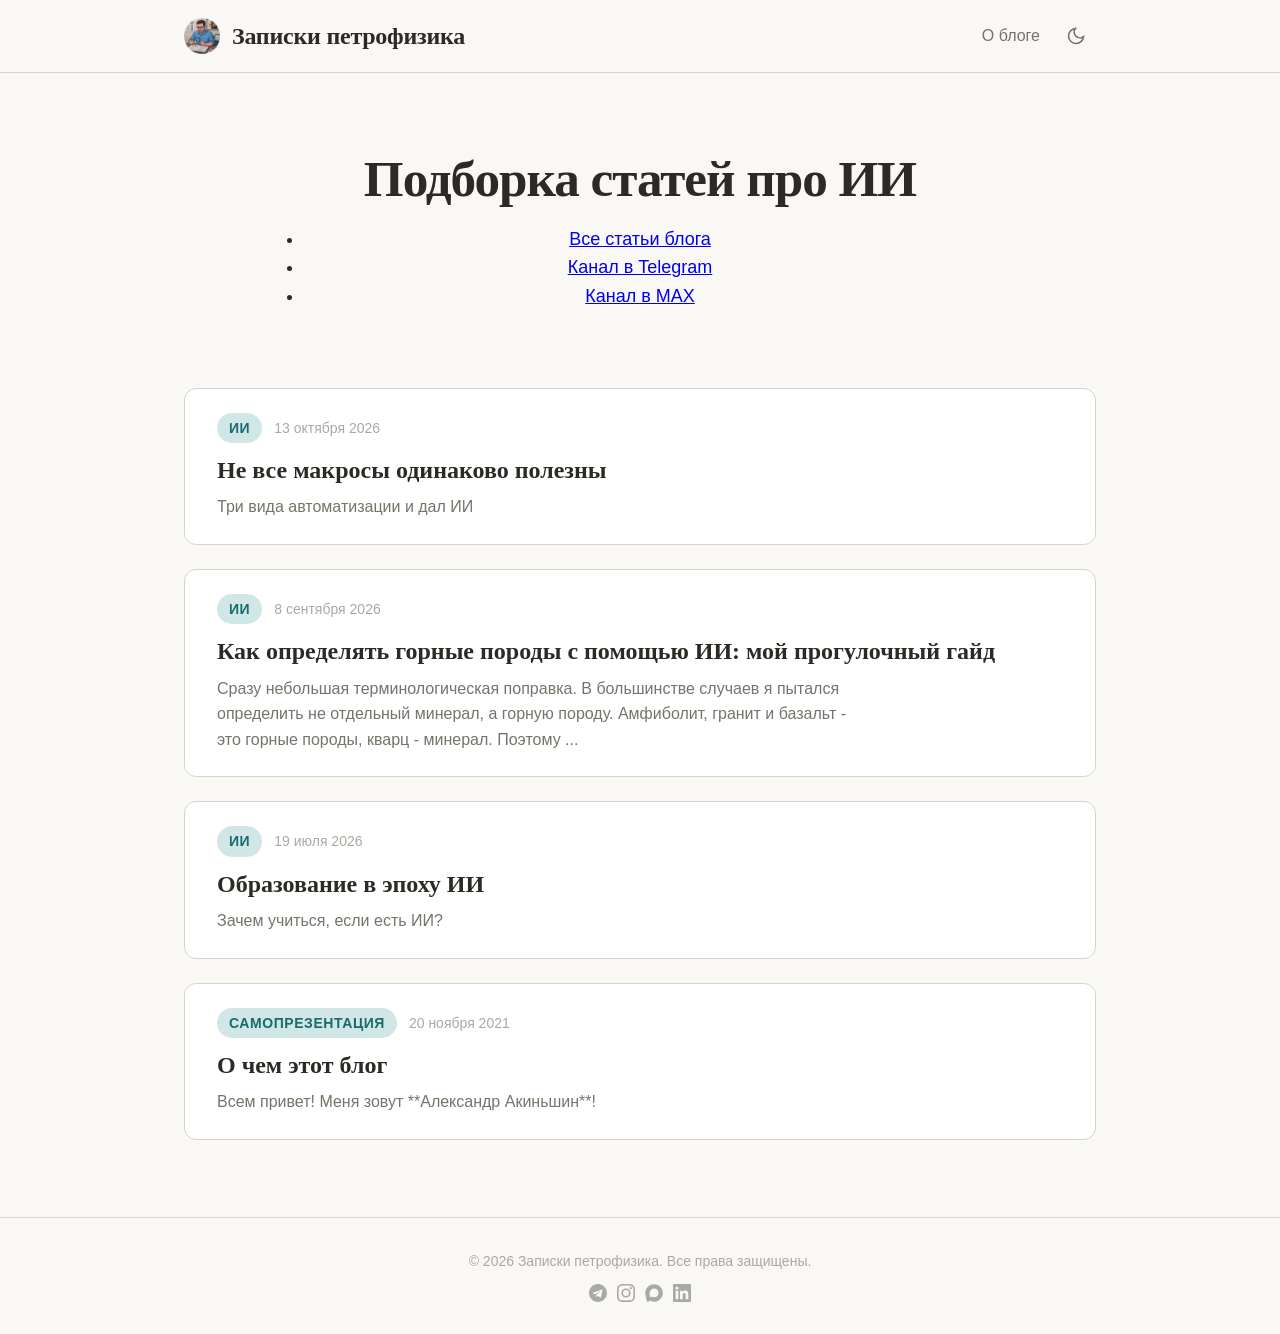
==== commit 395af7e1: "Update ai.html" ====
--- a/ai.html
+++ b/ai.html
@@ -61,15 +61,14 @@
     <!-- HERO -->
     <section class="hero">
       <div class="container">
-        <div class="hero-logo">
-          <img src="./content/images/avatar-round.png"
-           width="150"
-           height="150"
-           alt="Записки петрофизика логотип"
-         />
-        </div>
-        <h1>Записки петрофизика</h1>
-        <p class="hero-description">Блог о петрофизике и геологии</p>
+        <h1>Подборка статей про ИИ</h1>
+          <nav class="hero-links">
+            <ul>
+              <li><a href="./index.html">Все статьи блога</a></li>
+              <li><a href="https://t.me/petro_notes" target="_blank" rel="noopener noreferrer">Канал в Telegram</a></li>
+              <li><a href="https://max.ru/join/KPdUy5JVFTpdkRpOAghJ0sg_9vP7pAJN-DK0LjhiB6M" target="_blank" rel="noopener noreferrer">Канал в MAX</a></li>
+            </ul>
+          </nav>
       </div>
     </section>
 
@@ -117,7 +116,7 @@
 
 </div>
 
-<script src="./cms.js"></script>
+<script src="./cmsAI.js"></script>
 <script src="./app.js"></script>
 <script>
   // Load articles from CMS manifest
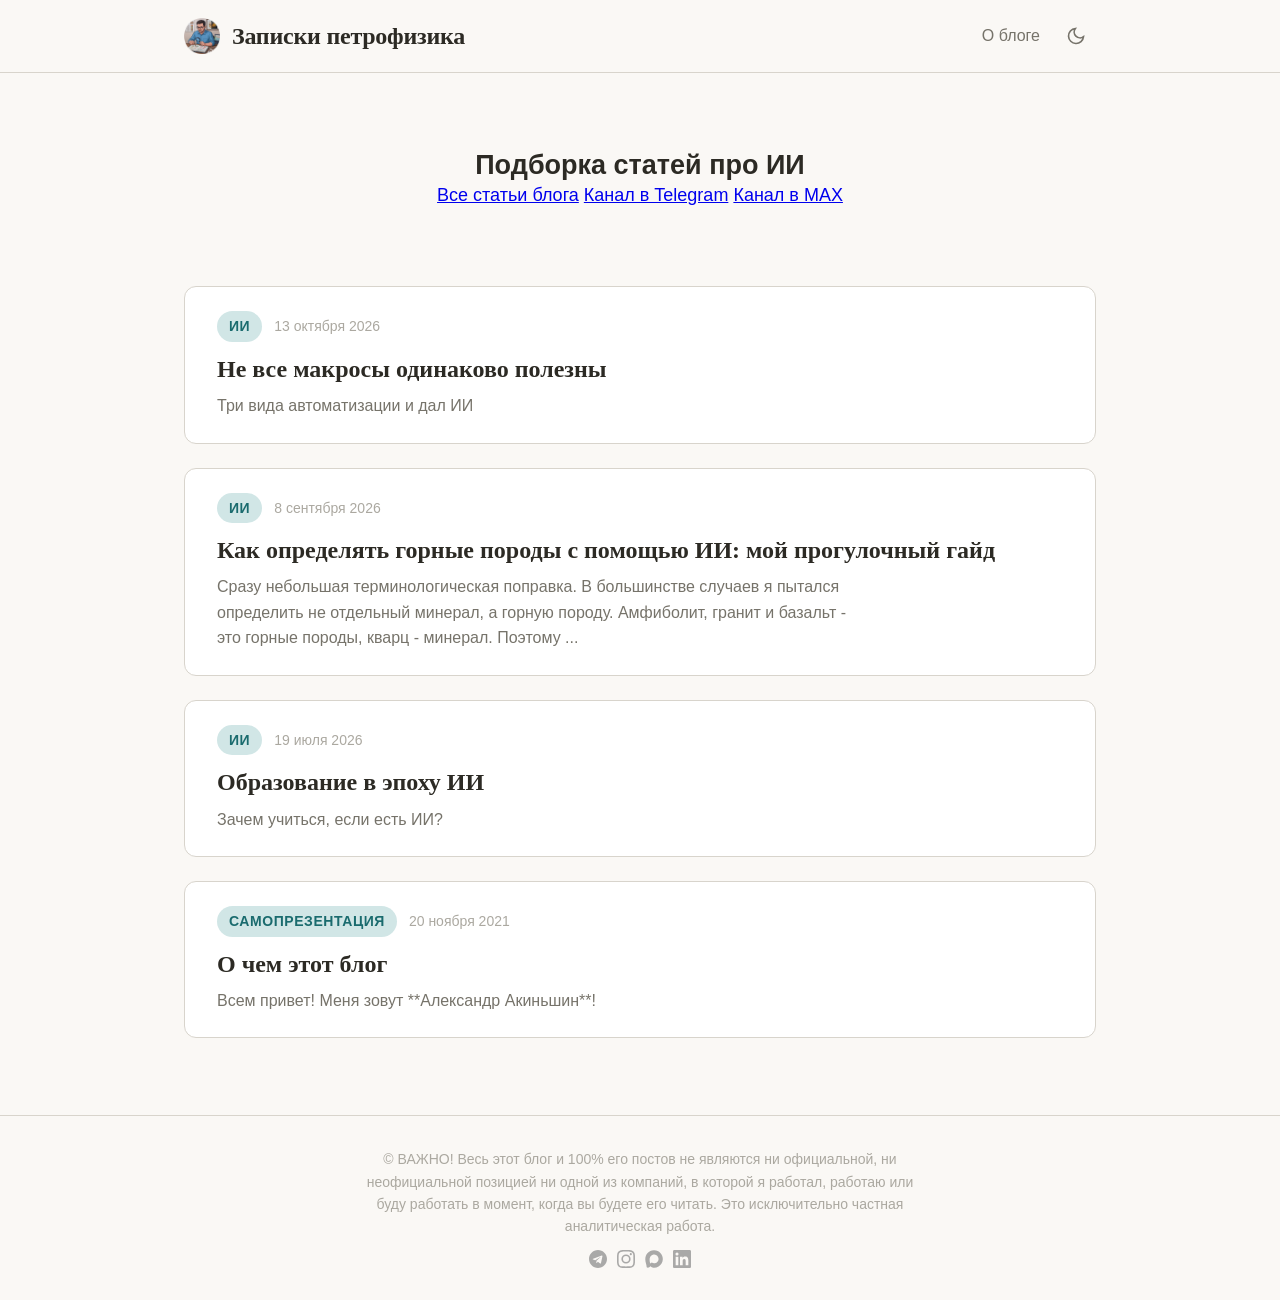
==== commit 6f945bba: "Update ai.html" ====
--- a/ai.html
+++ b/ai.html
@@ -61,14 +61,12 @@
     <!-- HERO -->
     <section class="hero">
       <div class="container">
-        <h1>Подборка статей про ИИ</h1>
-          <nav class="hero-links">
-            <ul>
-              <li><a href="./index.html">Все статьи блога</a></li>
-              <li><a href="https://t.me/petro_notes" target="_blank" rel="noopener noreferrer">Канал в Telegram</a></li>
-              <li><a href="https://max.ru/join/KPdUy5JVFTpdkRpOAghJ0sg_9vP7pAJN-DK0LjhiB6M" target="_blank" rel="noopener noreferrer">Канал в MAX</a></li>
-            </ul>
-          </nav>
+        <h2>Подборка статей про ИИ</h2>
+         <nav class="hero-links">
+           <a href="index.html">Все статьи блога</a>
+           <a href="https://t.me/petro_notes" target="_blank" rel="noopener noreferrer">Канал в Telegram</a>
+           <a href="https://max.ru/join/KPdUy5JVFTpdkRpOAghJ0sg_9vP7pAJN-DK0LjhiB6M" target="_blank" rel="noopener noreferrer">Канал в MAX</a>
+         </nav>
       </div>
     </section>
 
@@ -88,7 +86,7 @@
   <!-- FOOTER -->
   <footer class="site-footer">
     <div class="footer-inner">
-      <p>&copy; 2026 Записки петрофизика. Все права защищены.</p>
+      <p>&copy; ВАЖНО! Весь этот блог и 100% его постов не являются ни официальной, ни неофициальной позицией ни одной из компаний, в которой я работал, работаю или буду работать в момент, когда вы будете его читать. Это исключительно частная аналитическая работа.</p>
           <div style="display:flex; gap:10px; align-items:center;">
             <a href="https://t.me/petro_notes/" target="_blank" rel="noopener noreferrer" title="Telegram" style="color:#888; display:flex; opacity:0.7; transition:opacity 0.2s;" onmouseover="this.style.opacity='1'" onmouseout="this.style.opacity='0.7'">
               <svg width="18" height="18" viewBox="0 0 24 24" fill="currentColor">
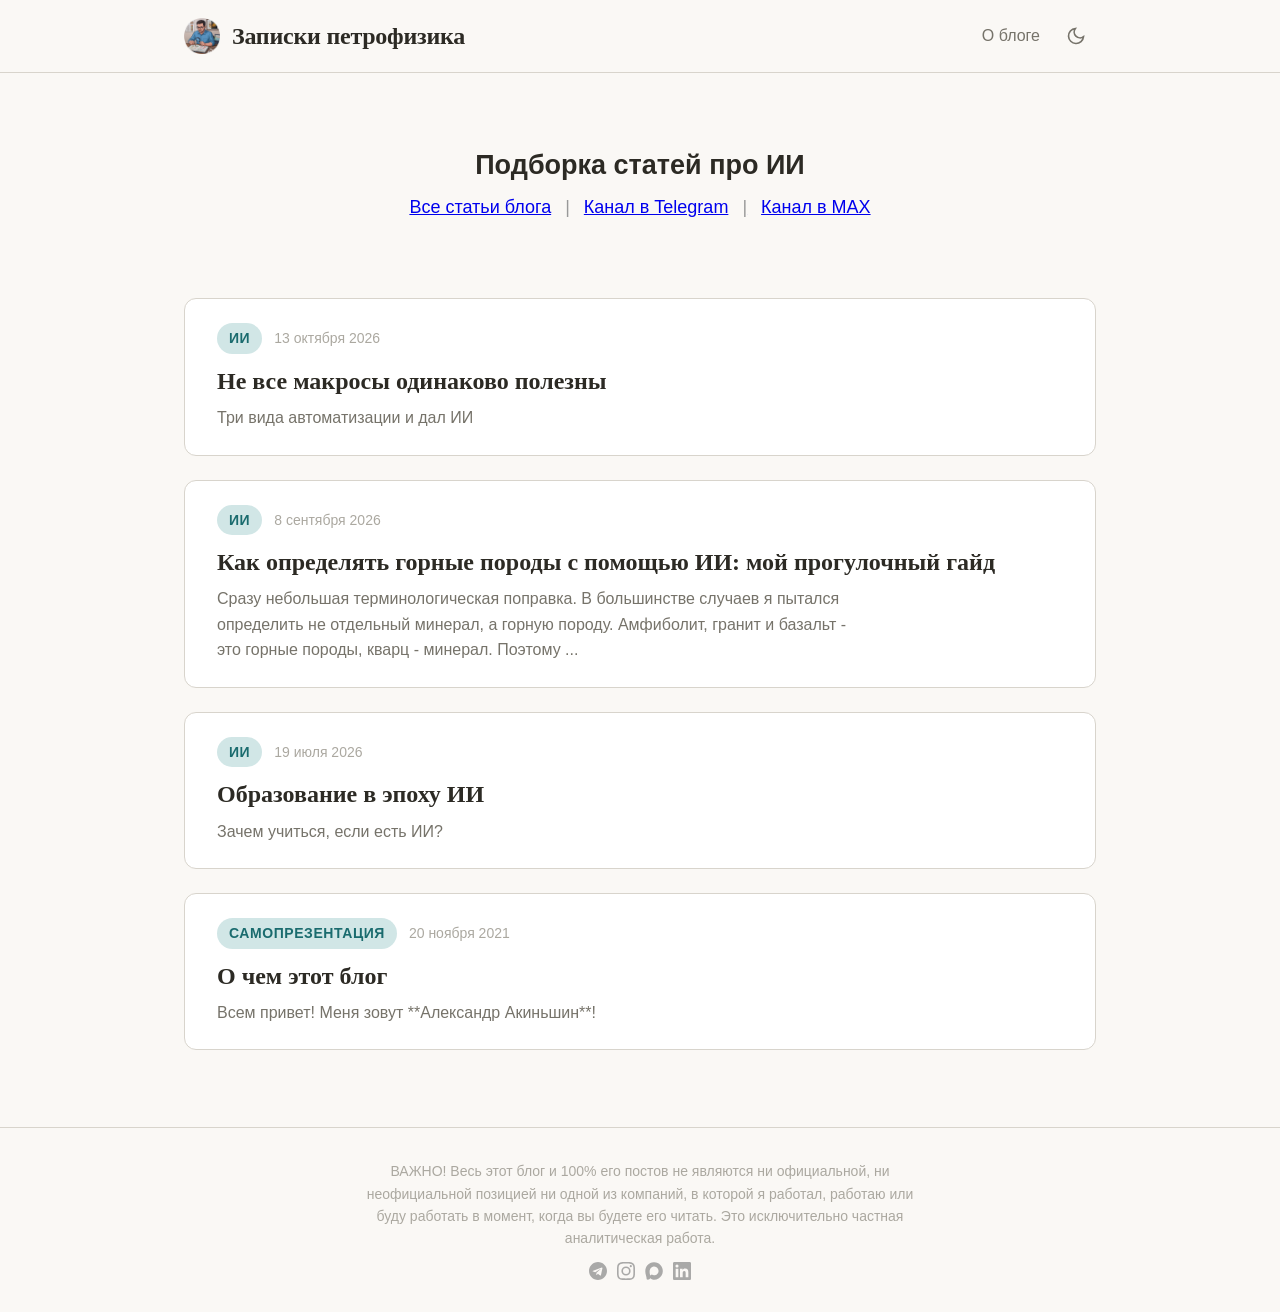
==== commit 3df5cb54: "Update ai.html" ====
--- a/ai.html
+++ b/ai.html
@@ -86,7 +86,7 @@
   <!-- FOOTER -->
   <footer class="site-footer">
     <div class="footer-inner">
-      <p>&copy; ВАЖНО! Весь этот блог и 100% его постов не являются ни официальной, ни неофициальной позицией ни одной из компаний, в которой я работал, работаю или буду работать в момент, когда вы будете его читать. Это исключительно частная аналитическая работа.</p>
+      <p>ВАЖНО! Весь этот блог и 100% его постов не являются ни официальной, ни неофициальной позицией ни одной из компаний, в которой я работал, работаю или буду работать в момент, когда вы будете его читать. Это исключительно частная аналитическая работа.</p>
           <div style="display:flex; gap:10px; align-items:center;">
             <a href="https://t.me/petro_notes/" target="_blank" rel="noopener noreferrer" title="Telegram" style="color:#888; display:flex; opacity:0.7; transition:opacity 0.2s;" onmouseover="this.style.opacity='1'" onmouseout="this.style.opacity='0.7'">
               <svg width="18" height="18" viewBox="0 0 24 24" fill="currentColor">
--- a/style.css
+++ b/style.css
@@ -105,6 +105,20 @@
   text-align: center;
 }
 
+.hero-links {
+  display: flex;
+  flex-wrap: wrap;
+  justify-content: center;
+  gap: 14px;
+  margin-top: 12px;
+}
+
+.hero-links a:not(:last-child)::after {
+  content: "|";
+  margin-left: 14px;
+  color: #999;
+}
+
 .hero-logo {
   display: flex;
   justify-content: center;
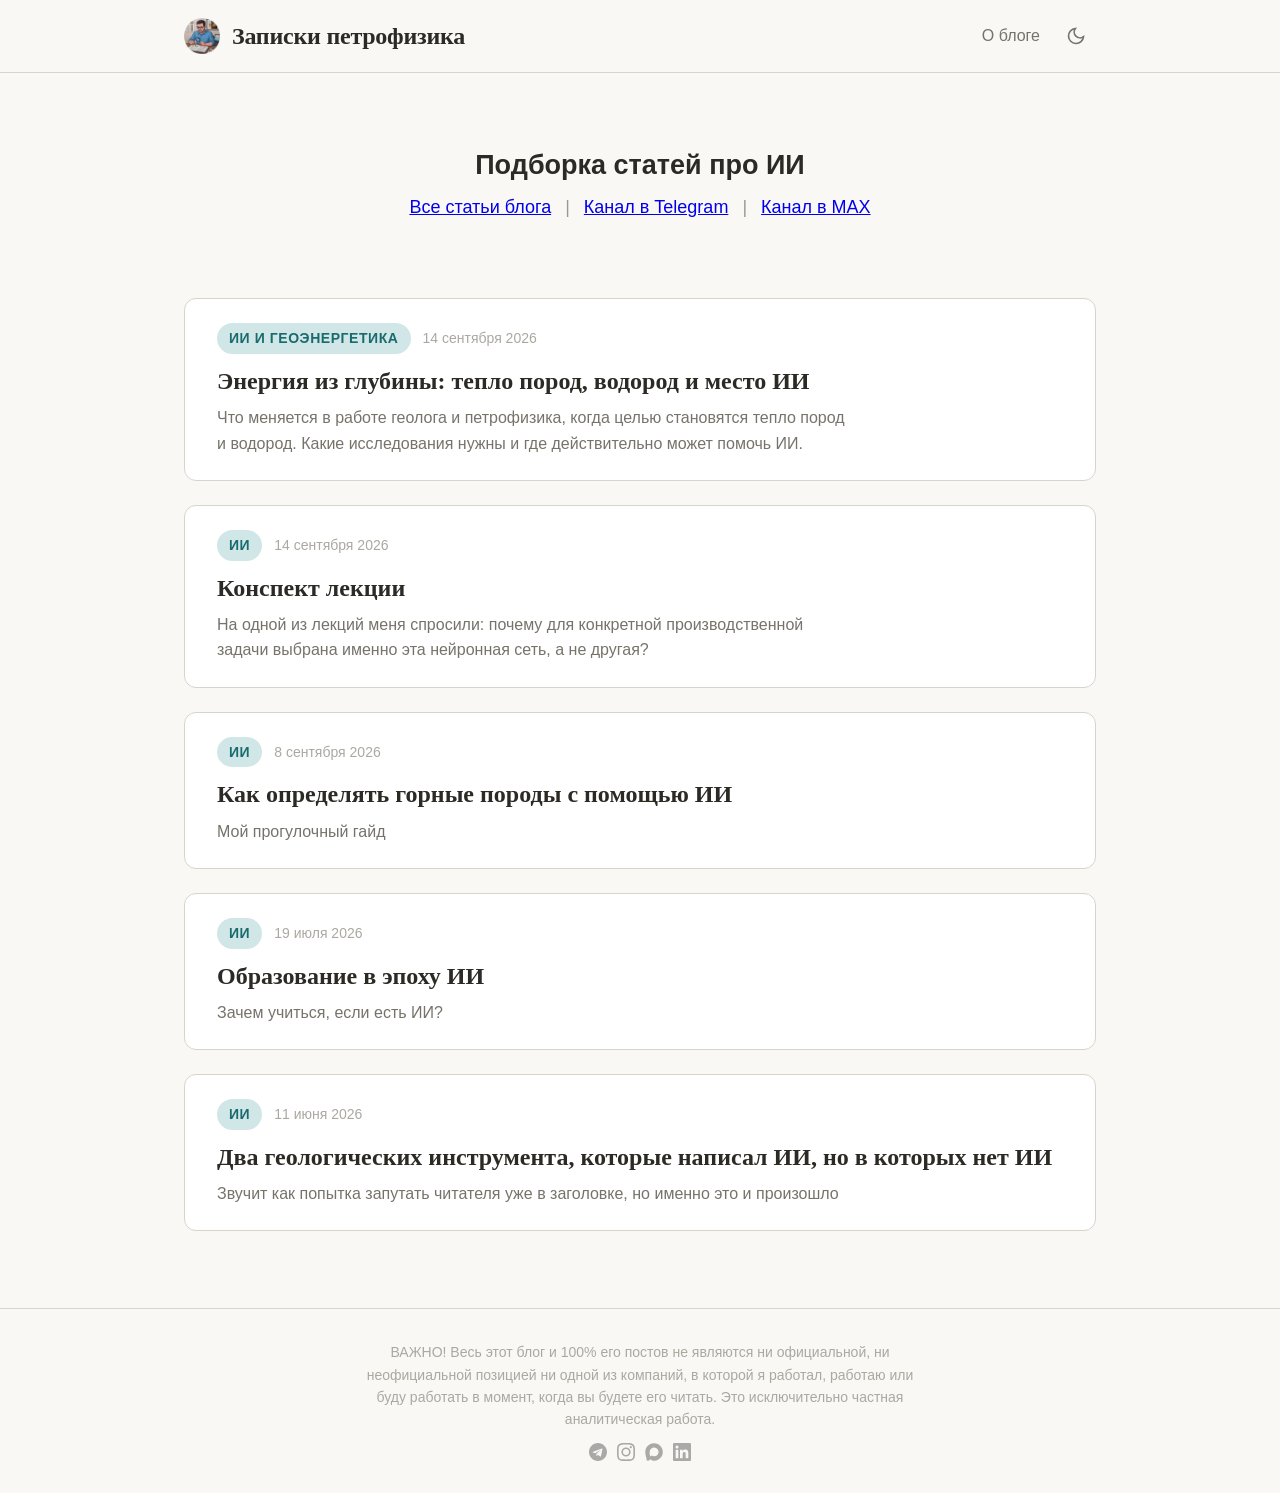
==== commit 30ec8a61: "Refresh AI article list after publishing and improve comparison table" ====
--- a/ai.html
+++ b/ai.html
@@ -114,7 +114,7 @@
 
 </div>
 
-<script src="./cmsAI.js"></script>
+<script src="./cmsAI.js?v=20260914"></script>
 <script src="./app.js"></script>
 <script>
   // Load articles from CMS manifest
--- a/style.css
+++ b/style.css
@@ -106,6 +106,8 @@
 }
 
 .hero-links {
+  font-size: var(--text-base);
+  color: var(--color-text-muted);
   display: flex;
   flex-wrap: wrap;
   justify-content: center;
